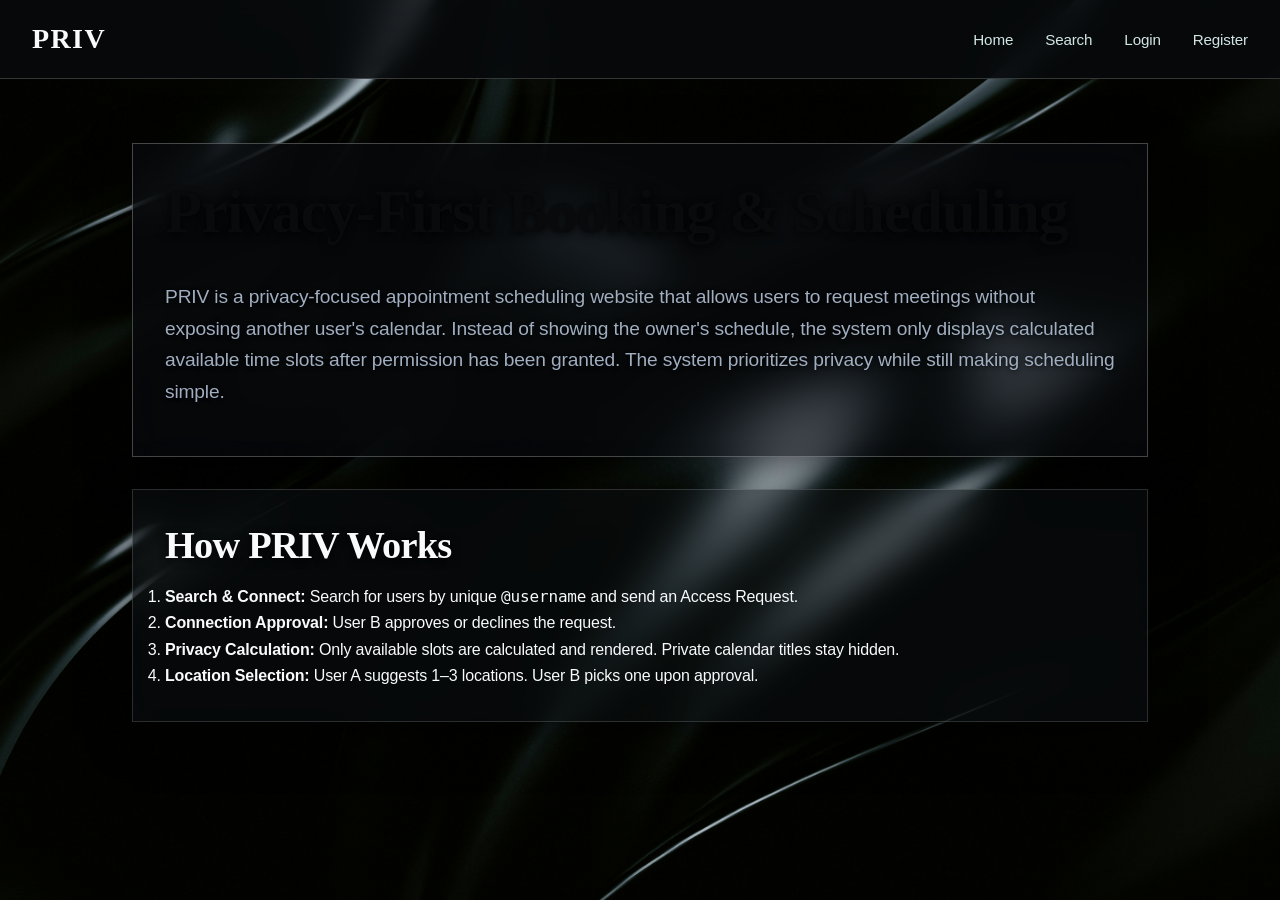
==== wwwroot/index.html @ 9834cfb7 "Add project files." ====
﻿<!DOCTYPE html>
<html lang="en">
<head>
    <meta charset="UTF-8">
    <title>PRIV | Home</title>
    <link rel="stylesheet" href="styles.css">
</head>
<body>
    <header class="navbar">
        <a href="index.html" class="logo">PRIV</a>
        <nav>
            <a href="index.html">Home</a>
            <a href="search.html">Search</a>
            <a href="login.html">Login</a>
            <a href="register.html">Register</a>
        </nav>
    </header>

    <main class="container">
        <section class="hero card">
            <h1>Privacy-First Booking & Scheduling</h1>
            <p>
                PRIV is a privacy-focused appointment scheduling website that allows users to request meetings without exposing another user's calendar. Instead of showing the owner's schedule, the system only displays calculated available time slots after permission has been granted.
                The system prioritizes privacy while still making scheduling simple.
            </p>
        </section>

        <section class="card">
            <h2>How PRIV Works</h2>
            <ol>
                <li><strong>Search & Connect:</strong> Search for users by unique <code>@username</code> and send an Access Request.</li>
                <li><strong>Connection Approval:</strong> User B approves or declines the request.</li>
                <li><strong>Privacy Calculation:</strong> Only available slots are calculated and rendered. Private calendar titles stay hidden.</li>
                <li><strong>Location Selection:</strong> User A suggests 1–3 locations. User B picks one upon approval.</li>
            </ol>
        </section>
    </main>
</body>
</html>
---- wwwroot/styles.css ----
﻿/* 1. CSS CUSTOM PROPERTIES (DESIGN TOKENS) */
:root {
    /* Color Palette */
    --bg-primary: #080A0C; /* Fallback dark tone */
    --text-primary: #F8FAFC; /* Crisp high-contrast white for headers */
    --text-muted: #CBD5E1; /* Silver/platinum for body text */
    --accent-brand: #38BDF8; /* Vibrant electric cyan accent */
    --accent-brand-hover: #0284C7; /* Deep cyan hover state */

    --border-color: rgba(255, 255, 255, 0.18); /* Glass outline border */
    --border-subtle: rgba(255, 255, 255, 0.08); /* Divider lines */
    /* Typography Stack */
    --font-heading: 'Playfair Display', 'Georgia', 'Times New Roman', serif;
    --font-body: 'Plus Jakarta Sans', 'Inter', -apple-system, BlinkMacSystemFont, sans-serif;
    /* Spacing Scale */
    --spacing-xs: 0.5rem;
    --spacing-sm: 1rem;
    --spacing-md: 2rem;
    --spacing-lg: 4rem;
    /* Transitions */
    --transition-smooth: all 0.4s cubic-bezier(0.16, 1, 0.3, 1);
    --transition-fast: all 0.2s ease-in-out;
}


/* 2. BASE RESET & GLOBAL STYLES */
*, *::before, *::after {
    box-sizing: border-box;
    margin: 0;
    padding: 0;
}

html {
    font-size: 16px;
    scroll-behavior: smooth;
}
body {
    /* 1. Dark overlay on top of your background image for readability */
    background: url('bgi7.jpg') no-repeat center center fixed;
    /* 2. Cover the entire viewport dynamically */
    background-size: cover;
    color: var(--text-primary);
    font-family: var(--font-body);
    line-height: 1.65;
    letter-spacing: -0.01em;
    display: flex;
    flex-direction: column;
    min-height: 100vh;
    -webkit-font-smoothing: antialiased;
}
/*body {
    background-color: var(--bg-primary);
    color: var(--text-primary);
    font-family: var(--font-body);
    line-height: 1.65;
    letter-spacing: -0.01em;
    display: flex;
    flex-direction: column;
    min-height: 100vh;
    -webkit-font-smoothing: antialiased;
}*/

/* 3. EDITORIAL TYPOGRAPHY HIERARCHY */
h1, h2, h3, h4 {
    font-family: var(--font-heading);
    font-weight: 600;
    color: var(--text-primary);
    line-height: 1.2;
    letter-spacing: -0.02em;
    text-shadow: 0 2px 8px rgba(0, 0, 0, 0.9);
}

h1 {
    font-size: clamp(2.2rem, 5vw, 3.8rem);
    margin-bottom: var(--spacing-md);
}

h2 {
    font-size: clamp(1.6rem, 3.5vw, 2.4rem);
    margin-bottom: var(--spacing-sm);
}

h3 {
    font-size: 1.35rem;
    margin-bottom: var(--spacing-xs);
}

h4 {
    font-size: 1.1rem;
    text-transform: uppercase;
    letter-spacing: 0.05em;
}

p {
    color: var(--text-muted);
    margin-bottom: var(--spacing-sm);
    font-size: 1.05rem;
    text-shadow: 0 1px 4px rgba(0, 0, 0, 0.8);
}

/* 4. NAVIGATION BAR (Clean Architectural Header) */
.navbar {
    background-color: rgba(8, 10, 12, 0.85);
    backdrop-filter: blur(12px);
    -webkit-backdrop-filter: blur(12px);
    padding: var(--spacing-sm) var(--spacing-md);
    display: flex;
    justify-content: space-between;
    align-items: center;
    border-bottom: 1px solid var(--border-color);
    position: sticky;
    top: 0;
    z-index: 100;
}

    .navbar .logo {
        color: var(--text-primary);
        font-family: var(--font-heading);
        font-size: 1.75rem;
        font-weight: 700;
        text-decoration: none;
        letter-spacing: 0.05em;
        transition: var(--transition-fast);
    }

        .navbar .logo:hover {
            color: var(--accent-brand);
        }

    .navbar nav {
        display: flex;
        gap: var(--spacing-md);
        align-items: center;
    }

        .navbar nav a {
            color: #D1E5E4;
            text-decoration: none;
            font-weight: 500;
            font-size: 0.95rem;
            position: relative;
            padding: 0.25rem 0;
            transition: var(--transition-fast);
        }

            /* Hover Sliding Underline Effect */
            .navbar nav a::after {
                content: '';
                position: absolute;
                bottom: 0;
                left: 0;
                width: 0%;
                height: 2px;
                background-color: var(--accent-brand);
                transition: var(--transition-smooth);
            }

            .navbar nav a:hover::after {
                width: 100%;
            }

        .navbar nav button {
            background: transparent;
            color: #F87171;
            border: 1px solid #F87171;
            padding: 0.4rem 1rem;
            cursor: pointer;
            font-weight: 600;
            transition: var(--transition-smooth);
        }

            .navbar nav button:hover {
                background: #F87171;
                color: #000000;
            }

/* 5. LAYOUT CONTAINERS & GRID SYSTEM */
.container {
    max-width: 1080px;
    margin: var(--spacing-lg) auto;
    padding: 0 var(--spacing-md);
    width: 100%;
    flex: 1;
}

.grid {
    display: grid;
    grid-template-columns: repeat(auto-fit, minmax(300px, 1fr));
    gap: var(--spacing-md);
}

/* 6. STRUCTURAL BLOCKS & CARDS (Flat Design, No Drop Shadows) */
.card {
    background: rgba(12, 16, 22, 0.45);
    backdrop-filter: blur(20px);
    -webkit-backdrop-filter: blur(20px);
    border: 1px solid rgba(255, 255, 255, 0.15);
    padding: var(--spacing-md);
    margin-bottom: var(--spacing-md);
    border-radius: 0;
    box-shadow: 0 12px 40px 0 rgba(0, 0, 0, 0.6);
    transition: var(--transition-smooth);
}

    .card:hover {
        background: rgba(18, 24, 32, 0.60);
        border-color: rgba(255, 255, 255, 0.3);
    }

/* Hero Section Special Styling */
.hero {
    background: rgba(8, 10, 14, 0.65);
    border: 1px solid rgba(255, 255, 255, 0.25);
}

    .hero h1 {
        color: var(--bg-primary);
    }

    .hero p {
        color: #A0AEC0;
        font-size: 1.2rem;
    }


/* added 6. TRANSPARENT TABLES & LISTS */
table {
    width: 100%;
    border-collapse: collapse;
    margin-top: var(--spacing-sm);
    background: transparent;
}

th, td {
    padding: 0.85rem 1rem;
    text-align: left;
    border-bottom: 1px solid var(--border-subtle);
    color: var(--text-primary);
}

th {
    font-family: var(--font-body);
    font-size: 0.85rem;
    text-transform: uppercase;
    letter-spacing: 0.05em;
    color: var(--accent-brand);
    border-bottom: 2px solid var(--border-color);
}

tr:hover {
    background-color: rgba(255, 255, 255, 0.04);
}

.list-item {
    border-bottom: 1px solid var(--border-subtle);
    padding: var(--spacing-sm) 0;
    display: flex;
    justify-content: space-between;
    align-items: center;
}

/* 7. BUTTONS & INTERACTIVE STATES */
button, .btn {
    display: inline-block;
    width: 100%;
    padding: 0.9rem 1.5rem;
    background-color: var(--accent-brand);
    color: #080A0C;
    border: 1px solid var(--accent-brand);
    font-family: var(--font-body);
    font-weight: 700;
    font-size: 0.95rem;
    text-transform: uppercase;
    letter-spacing: 0.05em;
    text-align: center;
    text-decoration: none;
    cursor: pointer;
    margin-top: var(--spacing-sm);
    transition: var(--transition-smooth);
}

    button:hover, .btn:hover {
        background-color: var(--accent-brand-hover);
        border-color: var(--accent-brand-hover);
        color: #FFFFFF;
    }

.btn-secondary {
    background-color: transparent;
    color: var(--text-primary);
    border-color: var(--border-color);
}

    .btn-secondary:hover {
        background-color: rgba(255, 255, 255, 0.1);
        color: var(--text-primary);
    }

/* 8. FORMS & INPUT ELEMENTS */
label {
    display: block;
    margin-top: var(--spacing-sm);
    margin-bottom: 0.35rem;
    font-weight: 700;
    font-size: 0.85rem;
    text-transform: uppercase;
    letter-spacing: 0.05em;
    color: var(--text-muted);
}

input[type="text"],
input[type="email"],
input[type="password"],
input[type="number"],
input[type="datetime-local"],
input[type="date"],
select {
    width: 100%;
    padding: 0.85rem 1rem;
    border: 1px solid var(--border-color);
    background-color: rgba(0, 0, 0, 0.5);
    color: var(--text-primary);
    font-family: var(--font-body);
    font-size: 1rem;
    margin-bottom: var(--spacing-xs);
    outline: none;
    transition: var(--transition-fast);
}

    input:focus, select:focus {
        border-color: var(--accent-brand);
        background-color: rgba(0, 0, 0, 0.75);
    }

/* 9. BICK LAW SIGNATURE HOVER EFFECT (Grayscale to Color Overlay) */
.media-container, .profile-avatar {
    position: relative;
    overflow: hidden;
    border: 2px solid var(--border-color);
    background-color: var(--text-primary);
}

    .media-container img, .profile-avatar img {
        width: 100%;
        height: 100%;
        object-fit: cover;
        filter: grayscale(100%) contrast(110%);
        transition: var(--transition-smooth);
        opacity: 0.85;
    }

    .media-container:hover img, .profile-avatar:hover img {
        filter: grayscale(0%) contrast(100%);
        opacity: 1;
        transform: scale(1.03);
    }

/* 10. COMPUTED SLOTS GRID */
.slots-container {
    display: grid;
    grid-template-columns: repeat(auto-fill, minmax(140px, 1fr));
    gap: 12px;
    margin-top: var(--spacing-sm);
}

.slot-btn {
    background-color: rgba(255, 255, 255, 0.05);
    color: var(--text-primary);
    border: 1px solid var(--border-color);
    padding: 0.75rem;
    text-align: center;
    cursor: pointer;
    font-size: 0.9rem;
    font-weight: 700;
    transition: var(--transition-smooth);
}

    .slot-btn:hover {
        background-color: var(--accent-brand);
        color: #080A0C;
        border-color: var(--accent-brand);
    }

/* 11. LIST ITEMS & STATUS BADGES */
.list-item {
    border-bottom: 1px solid var(--border-subtle);
    padding: var(--spacing-sm) 0;
    display: flex;
    justify-content: space-between;
    align-items: center;
}

    .list-item:last-child {
        border-bottom: none;
    }

.badge {
    padding: 0.35rem 0.75rem;
    border: 1px solid var(--border-color);
    font-size: 0.75rem;
    font-weight: 700;
    text-transform: uppercase;
    letter-spacing: 0.05em;
}

.badge-pending {
    background-color: rgba(245, 158, 11, 0.2);
    color: #FCD34D;
    border-color: #F59E0B;
}

.badge-approved {
    background-color: rgba(16, 185, 129, 0.2);
    color: #6EE7B7;
    border-color: #10B981;
}

.badge-declined {
    background-color: rgba(239, 68, 68, 0.2);
    color: #FCA5A5;
    border-color: #EF4444;
}

.badge-cancelled {
    background-color: rgba(100, 116, 139, 0.2);
    color: #CBD5E1;
    border-color: #64748B;
}

/* 12. RESPONSIVE BREAKPOINTS */
@media (max-width: 768px) {
    .navbar {
        flex-direction: column;
        gap: var(--spacing-sm);
        padding: var(--spacing-sm);
    }

        .navbar nav {
            flex-wrap: wrap;
            justify-content: center;
            gap: var(--spacing-sm);
        }

    .container {
        margin: var(--spacing-md) auto;
        padding: 0 var(--spacing-sm);
    }

    .grid {
        grid-template-columns: 1fr;
    }
}
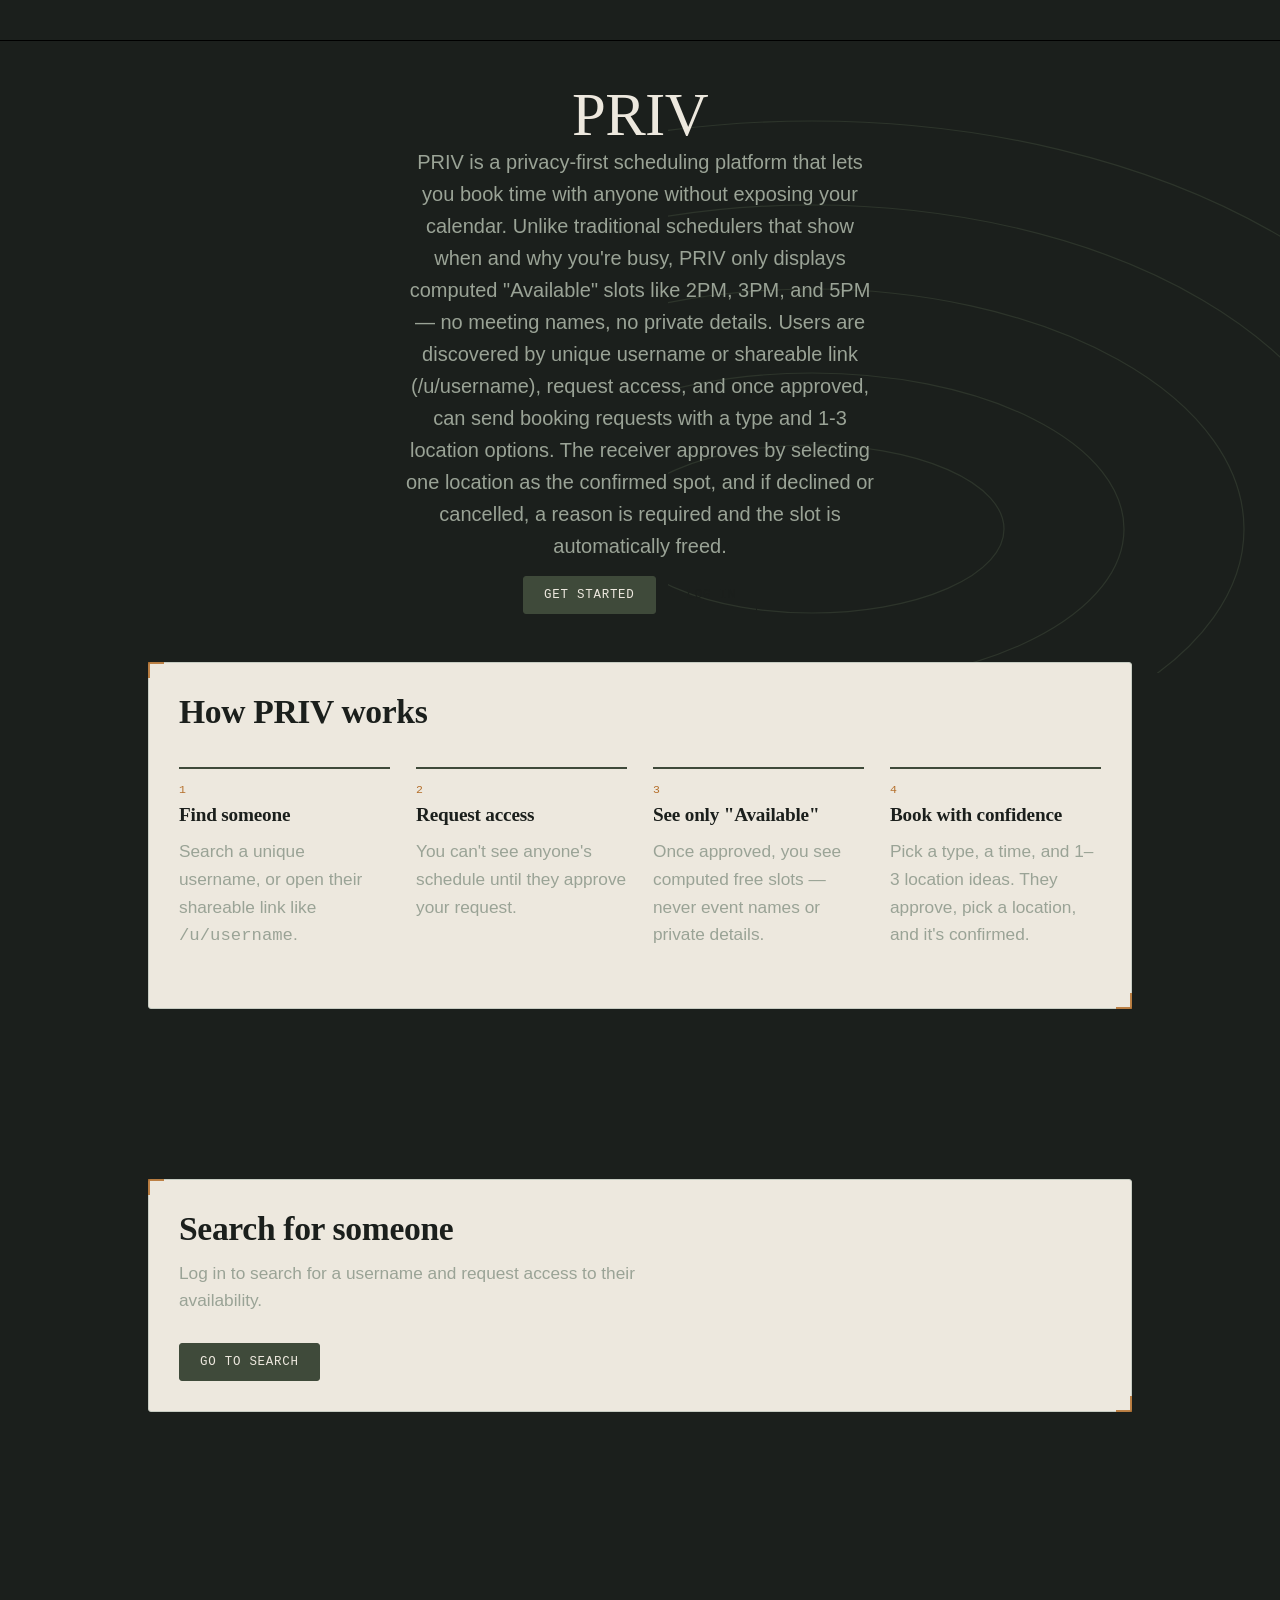
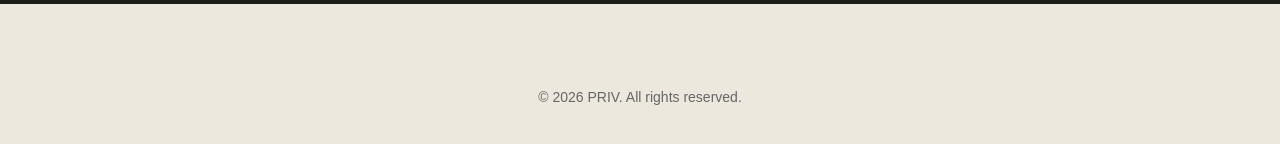
==== commit 6a993f40: "Add project files." ====
--- a/wwwroot/index.html
+++ b/wwwroot/index.html
@@ -1,39 +1,67 @@
 ﻿<!DOCTYPE html>
 <html lang="en">
 <head>
-    <meta charset="UTF-8">
-    <title>PRIV | Home</title>
-    <link rel="stylesheet" href="styles.css">
+    <meta charset="UTF-8" />
+    <meta name="viewport" content="width=device-width, initial-scale=1.0" />
+    <title>PRIV — Private, approval-based scheduling</title>
+    <link rel="stylesheet" href="style.css" />
 </head>
 <body>
-    <header class="navbar">
-        <a href="index.html" class="logo">PRIV</a>
-        <nav>
-            <a href="index.html">Home</a>
-            <a href="search.html">Search</a>
-            <a href="login.html">Login</a>
-            <a href="register.html">Register</a>
-        </nav>
-    </header>
+    <div class="navbar" id="priv-navbar"></div>
 
-    <main class="container">
-        <section class="hero card">
-            <h1>Privacy-First Booking & Scheduling</h1>
-            <p>
-                PRIV is a privacy-focused appointment scheduling website that allows users to request meetings without exposing another user's calendar. Instead of showing the owner's schedule, the system only displays calculated available time slots after permission has been granted.
-                The system prioritizes privacy while still making scheduling simple.
-            </p>
-        </section>
+    <div class="hero">
+        <h1 style="text-align: center; align-items: center; margin: 0 auto;">PRIV</h1>
+        <p style="font-size: clamp(16px, 2vw, 20px); display: flex; flex-direction:column; text-align: center; align-items: center; margin: 0 auto;">PRIV is a privacy-first scheduling platform that lets you book time with anyone without exposing your calendar. Unlike traditional schedulers that show when and why you're busy, PRIV only displays computed "Available" slots like 2PM, 3PM, and 5PM — no meeting names, no private details. Users are discovered by unique username or shareable link (/u/username), request access, and once approved, can send booking requests with a type and 1-3 location options. The receiver approves by selecting one location as the confirmed spot, and if declined or cancelled, a reason is required and the slot is automatically freed.</p>
+        <div class="btn-row" style="justify-content: center;">
+            <a href="/register.html" class="btn btn-primary">Get started</a>
+            <a href="/login.html" class="btn">Log in</a>
+        </div>
 
-        <section class="card">
-            <h2>How PRIV Works</h2>
-            <ol>
-                <li><strong>Search & Connect:</strong> Search for users by unique <code>@username</code> and send an Access Request.</li>
-                <li><strong>Connection Approval:</strong> User B approves or declines the request.</li>
-                <li><strong>Privacy Calculation:</strong> Only available slots are calculated and rendered. Private calendar titles stay hidden.</li>
-                <li><strong>Location Selection:</strong> User A suggests 1–3 locations. User B picks one upon approval.</li>
-            </ol>
-        </section>
-    </main>
+        <div class="container">
+            <div class="card" id="how-it-works">
+                <h2>How PRIV works</h2>
+                <div class="steps">
+                    <div class="step">
+                        <div class="num">1</div>
+                        <h3>Find someone</h3>
+                        <p>Search a unique username, or open their shareable link like <code>/u/username</code>.</p>
+                    </div>
+                    <div class="step">
+                        <div class="num">2</div>
+                        <h3>Request access</h3>
+                        <p>You can't see anyone's schedule until they approve your request.</p>
+                    </div>
+                    <div class="step">
+                        <div class="num">3</div>
+                        <h3>See only "Available"</h3>
+                        <p>Once approved, you see computed free slots — never event names or private details.</p>
+                    </div>
+                    <div class="step">
+                        <div class="num">4</div>
+                        <h3>Book with confidence</h3>
+                        <p>Pick a type, a time, and 1–3 location ideas. They approve, pick a location, and it's confirmed.</p>
+                    </div>
+                </div>
+
+            </div>
+        </div>
+
+        <div class="container">
+            <div class="card">
+                <h2>Search for someone</h2>
+                <p class="hint">Log in to search for a username and request access to their availability.</p>
+                <a href="/search.html" class="btn btn-primary">Go to search</a>
+            </div>
+        </div>
+    </div>
+
+    <script src="/js/api.js"></script>
+    <script>
+        PRIV.renderNavbar(PRIV.getUser());
+    </script>
+
+    <footer style="text-align: center; padding: 20px; font-size: 14px; color: #666;">
+        <p>&copy; 2026 PRIV. All rights reserved.</p>
+    </footer>
 </body>
-</html>+</html>
--- a/wwwroot/style.css
+++ b/wwwroot/style.css
@@ -0,0 +1,644 @@
+﻿:root {
+    /* Palette  */
+    --stone: #EDE8DE; 
+    --stone-dim: #E1DBCC; 
+    --basalt: #1B1F1C; 
+    --basalt-2: #262B26; 
+    --moss: #3F4A3A;
+    --moss-bright: #5C6E52; 
+    --copper: #B5702C; 
+    --copper-bright: #D08A42;
+    --steel: #7C8478; 
+    --steel-dark: #9AA396; 
+    --alloy: #C7CCC2;
+    --ink: #1B1F1C; 
+    --paper-text: #EDE8DE; 
+    --danger: #A6432E;
+    --success: #3F4A3A;
+    --font-display: 'Fraunces', 'Iowan Old Style', Georgia, serif;
+    --font-body: 'Inter', -apple-system, 'Segoe UI', sans-serif;
+    --font-mono: 'IBM Plex Mono', 'SFMono-Regular', Consolas, monospace;
+    --radius: 3px;
+    --bracket: 14px;
+    --shadow: 0 10px 30px rgba(27, 31, 26, 0.14);
+}
+
+* {
+    box-sizing: border-box;
+}
+
+html {
+    scroll-behavior: smooth;
+}
+
+body {
+    margin: 0;
+    font-family: var(--font-body);
+    background: var(--stone);
+    color: var(--ink);
+    min-height: 100vh;
+    -webkit-font-smoothing: antialiased;
+}
+
+a {
+    color: var(--moss);
+    text-decoration: none;
+}
+
+    a:hover {
+        text-decoration: underline;
+    }
+
+::selection {
+    background: var(--copper);
+    color: var(--stone);
+}
+
+/* Visible keyboard focus everywhere — no exceptions. */
+a:focus-visible, button:focus-visible, input:focus-visible,
+select:focus-visible, textarea:focus-visible, .tab:focus-visible, .slot:focus-visible {
+    outline: 2px solid var(--copper);
+    outline-offset: 2px;
+}
+
+@media (prefers-reduced-motion: reduce) {
+    * {
+        animation: none !important;
+        transition: none !important;
+        scroll-behavior: auto !important;
+    }
+}
+
+.eyebrow {
+    font-family: var(--font-mono);
+    font-size: 0.72rem;
+    letter-spacing: 0.14em;
+    text-transform: uppercase;
+    color: var(--copper);
+    display: block;
+    margin-bottom: 10px;
+}
+
+h1, h2, h3 {
+    font-family: var(--font-display);
+    font-weight: 600;
+    letter-spacing: -0.01em;
+    margin: 0 0 12px;
+    color: var(--ink);
+}
+
+h1 {
+    font-size: clamp(2.4rem, 5vw, 3.8rem);
+    line-height: 1.04;
+    font-weight: 500;
+}
+
+h2 {
+    font-size: clamp(1.5rem, 3vw, 2.1rem);
+}
+
+h3 {
+    font-size: 1.2rem;
+}
+
+p {
+    line-height: 1.6;
+}
+
+/* Navbar */
+.navbar {
+    display: flex;
+    align-items: center;
+    justify-content: space-between;
+    padding: 20px 40px;
+    background: var(--basalt);
+    border-bottom: 1px solid #000;
+    position: sticky;
+    top: 0;
+    z-index: 20;
+}
+
+    .navbar .brand {
+        font-family: var(--font-display);
+        font-weight: 600;
+        font-size: 1.35rem;
+        color: var(--stone);
+        letter-spacing: 0.01em;
+    }
+
+        .navbar .brand a {
+            color: var(--stone);
+            text-decoration: none;
+        }
+
+    .navbar nav {
+        display: flex;
+        align-items: center;
+        flex-wrap: wrap;
+    }
+
+        .navbar nav a {
+            color: var(--steel-dark);
+            margin-left: 22px;
+            font-size: 0.82rem;
+            font-family: var(--font-mono);
+            letter-spacing: 0.05em;
+            text-transform: uppercase;
+            text-decoration: none;
+        }
+
+            .navbar nav a:hover {
+                color: var(--stone);
+            }
+
+            .navbar nav a.btn {
+                color: var(--basalt);
+                margin-left: 22px;
+            }
+
+        .navbar nav button {
+            margin-left: 22px;
+            background: transparent;
+            border: 1px solid var(--basalt-2);
+            color: var(--steel-dark);
+            font-family: var(--font-mono);
+            font-size: 0.78rem;
+            letter-spacing: 0.05em;
+            text-transform: uppercase;
+            padding: 7px 14px;
+        }
+
+            .navbar nav button:hover {
+                color: var(--stone);
+                border-color: var(--steel-dark);
+            }
+
+/*  Layout  */
+.container {
+    max-width: 1040px;
+    margin: 0 auto;
+    padding: 48px 28px 100px;
+}
+
+/*  Cards */
+.card {
+    position: relative;
+    background: var(--stone);
+    border: 1px solid var(--alloy);
+    border-radius: var(--radius);
+    padding: 30px;
+    margin-bottom: 22px;
+}
+
+    .card h2, .card h3 {
+        margin-top: 0;
+    }
+
+    /* Signature element: engineered corner brackets on primary panels. */
+    .card::before, .card::after,
+    .hero-panel::before, .hero-panel::after {
+        content: "";
+        position: absolute;
+        width: var(--bracket);
+        height: var(--bracket);
+        border: 2px solid var(--copper);
+        opacity: 0.85;
+        pointer-events: none;
+    }
+
+    .card::before, .hero-panel::before {
+        top: -1px;
+        left: -1px;
+        border-right: none;
+        border-bottom: none;
+    }
+
+    .card::after, .hero-panel::after {
+        bottom: -1px;
+        right: -1px;
+        border-left: none;
+        border-top: none;
+    }
+
+.grid-2 {
+    display: grid;
+    grid-template-columns: 1fr 1fr;
+    gap: 22px;
+}
+
+@media (max-width: 760px) {
+    .grid-2 {
+        grid-template-columns: 1fr;
+    }
+
+    .navbar {
+        padding: 16px 20px;
+        flex-direction: column;
+        align-items: flex-start;
+        gap: 12px;
+    }
+
+        .navbar nav {
+            gap: 0;
+        }
+
+            .navbar nav a, .navbar nav button {
+                margin-left: 0;
+                margin-right: 16px;
+                margin-top: 6px;
+            }
+
+    .container {
+        padding: 32px 18px 80px;
+    }
+
+    .hero h1 {
+        font-size: 2.1rem;
+    }
+}
+
+@media (min-width: 761px) and (max-width: 1024px) {
+    .container {
+        padding: 40px 24px 90px;
+    }
+}
+
+/*  Forms */
+label {
+    display: block;
+    font-family: var(--font-mono);
+    font-size: 0.72rem;
+    letter-spacing: 0.08em;
+    text-transform: uppercase;
+    color: var(--steel);
+    margin: 16px 0 6px;
+}
+
+input, select, textarea {
+    width: 100%;
+    padding: 11px 13px;
+    background: var(--stone-dim);
+    border: 1px solid var(--alloy);
+    border-radius: var(--radius);
+    color: var(--ink);
+    font-family: var(--font-body);
+    font-size: 0.95rem;
+}
+
+textarea {
+    resize: vertical;
+    min-height: 70px;
+}
+
+    input:focus, select:focus, textarea:focus {
+        outline: none;
+        border-color: var(--moss);
+        background: var(--stone);
+    }
+
+/*  Buttons  */
+button, .btn {
+    cursor: pointer;
+    border: 1px solid var(--basalt);
+    border-radius: var(--radius);
+    padding: 11px 20px;
+    font-family: var(--font-mono);
+    font-size: 0.78rem;
+    letter-spacing: 0.06em;
+    text-transform: uppercase;
+    font-weight: 500;
+    background: transparent;
+    color: var(--basalt);
+    transition: background 0.15s ease, color 0.15s ease, transform 0.05s ease;
+    display: inline-block;
+    text-decoration: none;
+}
+
+    button:hover, .btn:hover {
+        background: var(--basalt);
+        color: var(--stone);
+        text-decoration: none;
+    }
+
+    button:active, .btn:active {
+        transform: scale(0.98);
+    }
+
+    button:disabled {
+        opacity: 0.5;
+        cursor: not-allowed;
+    }
+
+        button:disabled:hover {
+            background: transparent;
+            color: var(--basalt);
+        }
+
+.btn-primary {
+    background: var(--moss);
+    border-color: var(--moss);
+    color: var(--stone);
+}
+
+    .btn-primary:hover {
+        background: var(--moss-bright);
+        border-color: var(--moss-bright);
+        color: var(--stone);
+    }
+
+.btn-success {
+    background: var(--moss);
+    border-color: var(--moss);
+    color: var(--stone);
+}
+
+    .btn-success:hover {
+        background: var(--moss-bright);
+    }
+
+.btn-danger {
+    background: transparent;
+    border-color: var(--danger);
+    color: var(--danger);
+}
+
+    .btn-danger:hover {
+        background: var(--danger);
+        color: var(--stone);
+    }
+
+.btn-ghost {
+    background: transparent;
+    border-color: transparent;
+    color: var(--steel);
+}
+
+    .btn-ghost:hover {
+        background: var(--stone-dim);
+        color: var(--ink);
+    }
+
+.btn-row {
+    display: flex;
+    gap: 10px;
+    flex-wrap: wrap;
+    margin-top: 14px;
+}
+
+/* Badges (status, spec-sheet style)*/
+.badge {
+    display: inline-block;
+    padding: 4px 10px;
+    border-radius: 2px;
+    font-family: var(--font-mono);
+    font-size: 0.68rem;
+    font-weight: 500;
+    text-transform: uppercase;
+    letter-spacing: 0.08em;
+    border: 1px solid currentColor;
+}
+
+.badge-pending {
+    color: var(--copper);
+}
+
+.badge-approved {
+    color: var(--moss);
+}
+
+.badge-declined {
+    color: var(--danger);
+}
+
+.badge-cancelled {
+    color: var(--steel);
+}
+
+.badge-completed {
+    color: #4A5A78;
+}
+
+.badge-none {
+    color: var(--steel);
+}
+
+.hint {
+    color: var(--steel);
+    font-size: 0.85rem;
+    margin-top: 6px;
+}
+
+.error-text {
+    color: var(--danger);
+    font-size: 0.88rem;
+    margin-top: 8px;
+    font-family: var(--font-mono);
+}
+
+.success-text {
+    color: var(--moss);
+    font-size: 0.88rem;
+    margin-top: 8px;
+    font-family: var(--font-mono);
+}
+
+.list-item {
+    padding: 18px 0;
+    border-bottom: 1px solid var(--alloy);
+}
+
+    .list-item:last-child {
+        border-bottom: none;
+    }
+
+/* Slot grid */
+.slot-grid {
+    display: grid;
+    grid-template-columns: repeat(auto-fill, minmax(92px, 1fr));
+    gap: 8px;
+    margin-top: 12px;
+}
+
+.slot {
+    padding: 10px 6px;
+    text-align: center;
+    border-radius: var(--radius);
+    font-size: 0.8rem;
+    font-family: var(--font-mono);
+    border: 1px solid var(--alloy);
+    cursor: pointer;
+    background: var(--stone-dim);
+    color: var(--steel);
+}
+
+    .slot.available {
+        border-color: var(--moss);
+        color: var(--moss);
+    }
+
+        .slot.available:hover {
+            background: rgba(63, 74, 58, 0.1);
+        }
+
+    .slot.unavailable {
+        cursor: not-allowed;
+        opacity: 0.5;
+        text-decoration: line-through;
+    }
+
+    .slot.selected {
+        background: var(--moss);
+        color: var(--stone);
+        font-weight: 700;
+    }
+
+.hero {
+    position: relative;
+    text-align: left;
+    padding: 90px 0 70px;
+    background-color: var(--basalt);
+    background-image: url("data:image/svg+xml,%3Csvg xmlns='http://www.w3.org/2000/svg' width='600' height='600' viewBox='0 0 600 600'%3E%3Cg fill='none' stroke='%233F4A3A' stroke-width='1' opacity='0.5'%3E%3Cellipse cx='120' cy='480' rx='560' ry='340'/%3E%3Cellipse cx='120' cy='480' rx='460' ry='270'/%3E%3Cellipse cx='120' cy='480' rx='360' ry='200'/%3E%3Cellipse cx='120' cy='480' rx='260' ry='130'/%3E%3Cellipse cx='120' cy='480' rx='160' ry='70'/%3E%3C/g%3E%3C/svg%3E");
+    background-repeat: no-repeat;
+    background-position: right -80px top -40px;
+    background-size: 720px 720px;
+    color: var(--stone);
+    margin: -48px -28px 48px;
+    padding-left: 28px;
+    padding-right: 28px;
+}
+
+    .hero .eyebrow {
+        color: var(--copper);
+    }
+
+    .hero h1 {
+        color: var(--stone);
+        max-width: 12ch;
+    }
+
+    .hero p {
+        color: var(--steel-dark);
+        font-size: 1.08rem;
+        max-width: 480px;
+        margin: 0 0 28px;
+    }
+
+.hero-panel {
+    position: relative;
+    display: inline-block;
+    padding: 2px;
+}
+
+.steps {
+    display: grid;
+    grid-template-columns: repeat(auto-fit, minmax(210px, 1fr));
+    gap: 26px;
+    margin-top: 36px;
+}
+
+.step {
+    text-align: left;
+    border-top: 2px solid var(--moss);
+    padding-top: 14px;
+}
+
+    .step .num {
+        font-family: var(--font-mono);
+        font-size: 0.72rem;
+        letter-spacing: 0.1em;
+        color: var(--copper);
+        display: block;
+        margin-bottom: 8px;
+    }
+
+/* ---- Tabs ---- */
+.tabs {
+    display: flex;
+    gap: 4px;
+    margin-bottom: 18px;
+    flex-wrap: wrap;
+    border-bottom: 1px solid var(--alloy);
+}
+
+.tab {
+    padding: 10px 18px;
+    border-radius: 0;
+    background: transparent;
+    border: none;
+    border-bottom: 2px solid transparent;
+    cursor: pointer;
+    color: var(--steel);
+    font-family: var(--font-mono);
+    font-size: 0.78rem;
+    letter-spacing: 0.05em;
+    text-transform: uppercase;
+    margin-bottom: -1px;
+}
+
+    .tab.active {
+        color: var(--moss);
+        border-bottom-color: var(--moss);
+    }
+
+.empty-state {
+    color: var(--steel);
+    text-align: center;
+    padding: 30px 0;
+    font-family: var(--font-mono);
+    font-size: 0.85rem;
+}
+
+.location-option-row {
+    display: flex;
+    gap: 8px;
+    align-items: center;
+    margin-bottom: 8px;
+}
+
+    .location-option-row input {
+        flex: 1;
+    }
+
+.toggle-row {
+    display: flex;
+    align-items: center;
+    justify-content: space-between;
+    padding: 14px 0;
+}
+
+.username-tag {
+    color: var(--steel);
+    font-family: var(--font-mono);
+    font-size: 0.85em;
+}
+
+/*  Footer */
+.site-footer {
+    background: var(--basalt);
+    color: var(--steel-dark);
+    padding: 36px 40px;
+    margin-top: 60px;
+    font-family: var(--font-mono);
+    font-size: 0.76rem;
+    letter-spacing: 0.03em;
+    display: flex;
+    justify-content: space-between;
+    flex-wrap: wrap;
+    gap: 10px;
+}
+
+    .site-footer a {
+        color: var(--steel-dark);
+    }
+
+        .site-footer a:hover {
+            color: var(--stone);
+        }
+
+@media (max-width: 600px) {
+    .site-footer {
+        flex-direction: column;
+        text-align: left;
+        padding: 28px 20px;
+    }
+}
